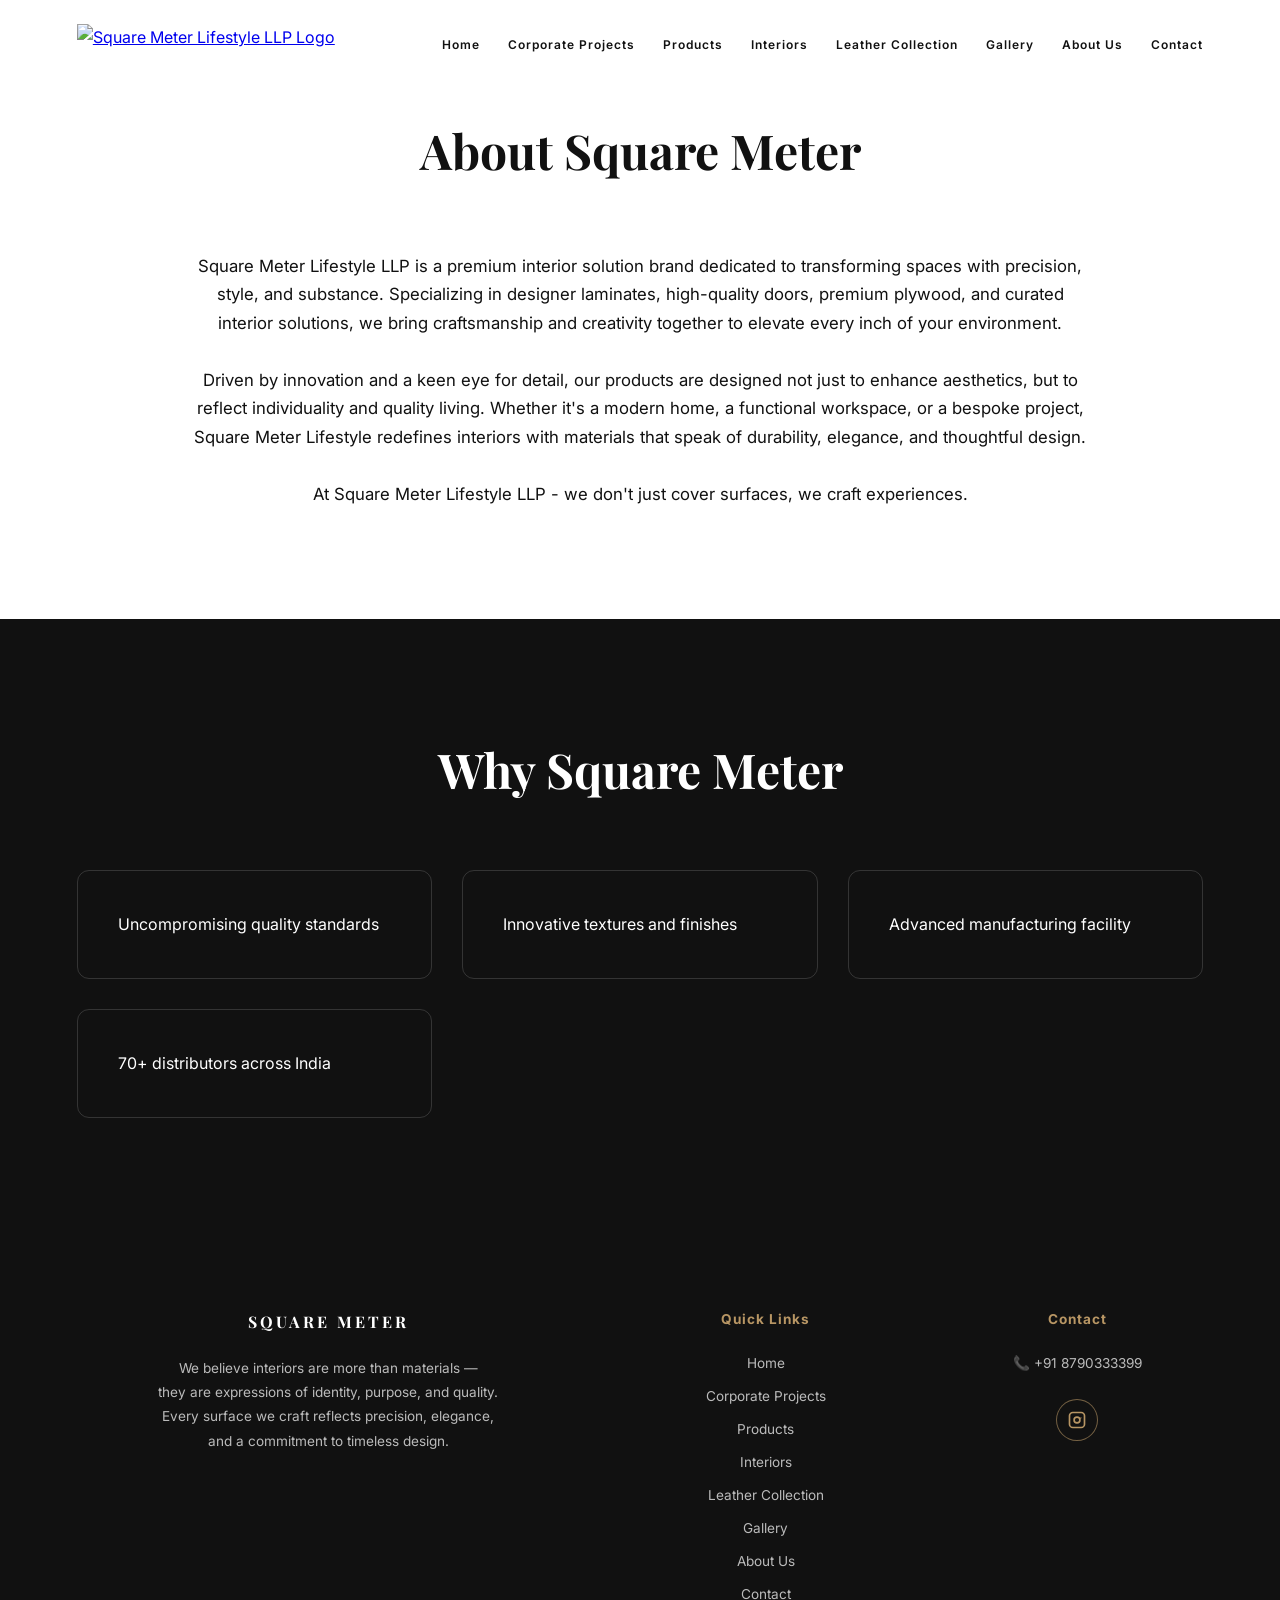
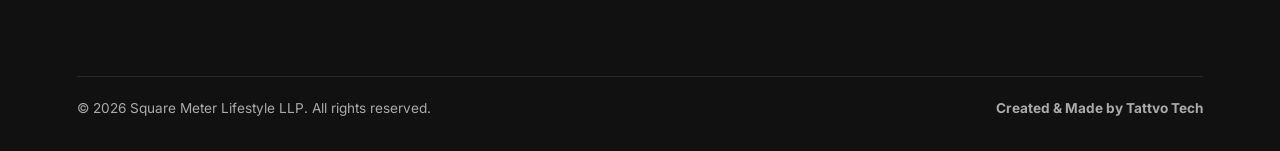
==== about.html @ 9ebc7ccb "Initial commit" ====
<!DOCTYPE html>
<html lang="en">
<head>
<meta charset="UTF-8">
<meta name="viewport" content="width=device-width, initial-scale=1.0">
  
<title>Square Meter Lifestyle LLP | Luxury Interiors & Corporate Projects</title>

<meta name="description" content="Square Meter Lifestyle LLP delivers luxury interiors, corporate projects, premium materials, and bespoke design solutions across residential and commercial spaces.">

<meta name="keywords" content="luxury interiors, corporate interiors, interior designers, premium interiors, Square Meter Lifestyle LLP, modern interiors India">

<meta name="author" content="Square Meter Lifestyle LLP">

<link rel="canonical" href="https://squaremeterls.com/">
<link rel="apple-touch-icon" sizes="180x180" href="assets/favicon_io/apple-touch-icon.webp">
<link rel="icon" type="image/png" sizes="32x32" href="assets/favicon_io/favicon-32x32.webp">
<link rel="icon" type="image/png" sizes="16x16" href="assets/favicon_io/favicon-16x16.webp">
<link rel="manifest" href="assets/favicon_io/site.webmanifest">

<link rel="stylesheet" href="css/style.css">
<link href="https://fonts.googleapis.com/css2?family=Playfair+Display:wght@600;700&family=Inter:wght@300;400;600&display=swap" rel="stylesheet">
</head>

<body>
<div id="preloader">
  <div class="loader"></div>
</div>

<!-- NAVBAR -->
<nav id="nav">
    <div class="logo">
  <a href="index.html">
    <img src="assets/logo.webp" alt="Square Meter Lifestyle LLP Logo">
  </a>
  </div>
  <div class="nav-links">
    <a href="index.html">Home</a>
    <a href="corporate-projects.html">Corporate Projects</a>
    <a href="products.html">Products</a>
    <a href="interiors.html">Interiors</a>
    <a href="leather.html">Leather Collection</a>
    <a href="gallery.html">Gallery</a>
    <a href="about.html">About Us</a>
    <a href="contact.html">Contact</a>
  </div>
    <div class="kebab" id="kebab">
    <span></span>
    <span></span>
    <span></span>
  </div>
</nav>


<section class="section reveal">
  <h2>About Square Meter</h2>
  <p class="about">
Square Meter Lifestyle LLP is a premium interior solution brand dedicated to transforming spaces with precision, style, and substance. Specializing in designer laminates, high-quality doors, premium plywood, and curated interior solutions, we bring craftsmanship and creativity together to elevate every inch of your environment.<br></br>

Driven by innovation and a keen eye for detail, our products are designed not just to enhance aesthetics, but to reflect individuality and quality living. Whether it's a modern home, a functional workspace, or a bespoke project, Square Meter Lifestyle redefines interiors with materials that speak of durability, elegance, and thoughtful design.<br></br>

At Square Meter Lifestyle LLP - we don't just cover surfaces, we craft experiences.
  </p>
</section>

<section class="section why reveal">
  <h2>Why Square Meter</h2>
  <div class="why-grid">
    <div class="why-box">Uncompromising quality standards</div>
    <div class="why-box">Innovative textures and finishes</div>
    <div class="why-box">Advanced manufacturing facility</div>
    <div class="why-box">70+ distributors across India</div>
  </div>
</section>

<footer class="site-footer">
  <div class="footer-container">

    <!-- BRAND / MORAL -->
    <div class="footer-col brand">
      <h3>SQUARE METER</h3>
      <p>
        We believe interiors are more than materials —<br>
        they are expressions of identity, purpose, and quality.<br>
        Every surface we craft reflects precision, elegance,<br>
        and a commitment to timeless design.
      </p>
    </div>

    <!-- QUICK LINKS -->
    <div class="footer-col">
      <h4>Quick Links</h4>
      <ul>
        <li><a href="index.html">Home</a></li>
        <li><a href="corporate-projects.html">Corporate Projects</a></li>
        <li><a href="products.html">Products</a></li>
        <li><a href="interiors.html">Interiors</a></li>
        <li><a href="leather.html">Leather Collection</a></li>
        <li><a href="gallery.html">Gallery</a></li>
        <li><a href="about.html">About Us</a></li>
        <li><a href="contact.html">Contact</a></li>
      </ul>
    </div>

    <!-- CONTACT -->
    <div class="footer-col">
      <h4>Contact</h4>
      <ul class="contact-list">
        <li>📞 +91 8790333399</li>
      </ul>
<div class="footer-social">
  <a href="https://www.instagram.com/squaremeterlifestyle/?igsh=MTYyOHoycXkxbmVkNg%3D%3D#"
     target="_blank"
     aria-label="Instagram">
    <svg viewBox="0 0 24 24" class="insta-icon">
      <path d="M7 2h10a5 5 0 0 1 5 5v10a5 5 0 0 1-5 5H7a5 5 0 0 1-5-5V7a5 5 0 0 1 5-5zm10 2H7a3 3 0 0 0-3 3v10a3 3 0 0 0 3 3h10a3 3 0 0 0 3-3V7a3 3 0 0 0-3-3zm-5 3.5a4.5 4.5 0 1 1 0 9a4.5 4.5 0 0 1 0-9zm0 2a2.5 2.5 0 1 0 0 5a2.5 2.5 0 0 0 0-5zm4.75-.9a.75.75 0 1 1 0 1.5a.75.75 0 0 1 0-1.5z"/>
    </svg>
  </a>
</div>
  </div>
</div>
  <!-- BOTTOM BAR -->
  <div class="footer-bottom">
    <p>© 2026 Square Meter Lifestyle LLP. All rights reserved.</p>
    <p><strong>Created & Made by Tattvo Tech</strong></p>
  </div>
</footer>


<script src="https://unpkg.com/aos@next/dist/aos.js"></script>
<script src="js/main.js"></script>
</body>
</html>
---- css/style.css ----
:root{
  --dark:#111;
  --gold:#b89664;
  --light:#f4f4f4;
  --white:#fff;
}

/* RESET */
*{
  margin:0;
  padding:0;
  box-sizing:border-box;
}

body{
  font-family:'Inter',sans-serif;
  color:var(--dark);
  background:#fff;
  line-height:1.7;
  overflow-x:hidden;
}

/* ================= NAV ================= */
nav{
  position:fixed;
  top:0;
  width:100%;
  padding:24px 6%;
  display:flex;
  justify-content:space-between;
  align-items:center;
  z-index:999;
  transition:all .4s ease;
}

nav.scrolled{
  background:#fff;
  box-shadow:0 10px 30px rgba(0,0,0,.1);
  padding:16px 6%;
  backdrop-filter:blur(10px);
}

.logo img {
  height: 42px;        /* desktop */
  width: auto;
  display: block;
}

@media (max-width: 900px) {
  .logo img {
    height: 34px;      /* mobile */
  }
}

.nav-links{
  display:flex;
  align-items:center;
}

.nav-links a{
  margin-left:28px;
  text-decoration:none;
  color:#111;
  font-size:.75rem;
  font-weight:600;
  letter-spacing:1px;
}

.nav-links a:hover{
  color:var(--gold);
}

/* ================= HERO SLIDER ================= */
.hero-slider{
  height:100vh;
  display:flex;
  align-items:center;
  padding:120px 6% 0;
}

.slider-container{
  display:grid;
  grid-template-columns:1.2fr 1fr;
  gap:80px;
  width:100%;
  align-items:center;
}

.slider-image{
  position:relative;
  height:520px;
  overflow:hidden;
  border-radius:14px;
}

.slider-image img{
  position:absolute;
  inset:0;
  width:100%;
  height:100%;
  object-fit:cover;
  opacity:0;
  transform:scale(1);
  transition:opacity 1.5s ease, transform 6s ease-out;
}

.slider-image img.active{
  opacity:1;
  transform:scale(1.05);
}


.slider-content .category{
  letter-spacing:3px;
  font-size:.75rem;
  font-weight:600;
  color:var(--gold);
  margin-bottom:20px;
  display:block;
}

.slider-content h1{
  font-family:'Playfair Display',serif;
  font-size:3.6rem;
  margin-bottom:20px;
}

.slider-content p{
  font-size:1.05rem;
  opacity:.85;
}

/* TEXT FADE */
.fade{
  animation:fadeUp .8s ease;
}

@keyframes fadeUp{
  from{opacity:0;transform:translateY(20px)}
  to{opacity:1;transform:translateY(0)}
}

/* ================= STATS ================= */
.stats{
  background:#000;
  color:#fff;
  display:grid;
  grid-template-columns:repeat(auto-fit,minmax(200px,1fr));
  padding:70px 6%;
  text-align:center;
}

.stats h3{
  font-family:'Playfair Display',serif;
  color:var(--gold);
  font-size:2.2rem;
}

/* ================= SECTIONS ================= */
.section{
  padding:110px 6%;
}

.section h2{
  font-family:'Playfair Display',serif;
  font-size:3rem;
  text-align:center;
  margin-bottom:60px;
}

/* ABOUT TEXT */
.about{
  max-width:900px;
  margin:auto;
  text-align:center;
  font-size:1.05rem;
}

/* ================= GRID / CARDS ================= */
.grid{
  display:grid;
  grid-template-columns:repeat(auto-fit,minmax(320px,1fr));
  gap:40px;
}

.card{
  position:relative;
  height:430px;
  border-radius:8px;
  overflow:hidden;
  opacity:0;
  transform:translateY(30px);
  transition:.8s ease;
}

.card.visible{
  opacity:1;
  transform:none;
}

.card img{
  width:100%;
  height:100%;
  object-fit:cover;
  transition:transform 0.8s cubic-bezier(0.25, 1, 0.5, 1);
}

.card:hover{
  box-shadow: 0 20px 40px rgba(0, 0, 0, 0.15);
  transform:translateY(25px);
}

.card:hover img{
  transform:scale(1.05);
}

.overlay{
  position:absolute;
  inset:0;
  background:linear-gradient(transparent,rgba(0,0,0,.85));
  color:#fff;
  padding:35px;
  display:flex;
  align-items:flex-end;
}

/* ================= CATEGORIES ================= */
.categories{
  background:var(--light);
}

.cat-grid{
  display:grid;
  grid-template-columns:repeat(auto-fit,minmax(250px,1fr));
  gap:30px;
}

.cat{
  background:#fff;
  padding:40px;
  border-radius:10px;
  text-align:center;
  box-shadow:0 12px 30px rgba(0,0,0,.08);
}

/* ================= WHY ================= */
.why{
  background:#111;
  color:#fff;
}

.why-grid{
  display:grid;
  grid-template-columns:repeat(auto-fit,minmax(260px,1fr));
  gap:30px;
}

.why-box{
  border:1px solid rgba(255,255,255,.15);
  padding:40px;
  border-radius:12px;
}

/* ================= CONTACT ================= */
.contact{
  background:var(--light);
}

.contact-box{
  display:grid;
  grid-template-columns:1fr 1fr;
  border-radius:20px;
  overflow:hidden;
}

.contact-info{
  background:#111;
  color:#fff;
  padding:80px;
}

form{
  padding:80px;
  display:flex;
  flex-direction:column;
  gap:20px;
}

input,select,textarea{
  padding:15px;
  border:1px solid #ccc;
  border-radius:5px;
  font-family:inherit;
}

input:focus,
select:focus,
textarea:focus{
  outline:none;
  border-color:var(--gold);
}

/* BUTTON */
button{
  background:var(--gold);
  color:#fff;
  padding:18px;
  border:none;
  font-weight:700;
  cursor:pointer;
  transition:.3s ease;
}

button:hover{
  opacity:.9;
}

/* ================= FOOTER ================= */
footer{
  background:#eee;
  text-align:center;
  padding:50px;
  font-size:.85rem;
}

/* ================= REVEAL ================= */
.reveal{
  opacity:0;
  transform:translateY(40px);
  transition:.9s ease;
}

.reveal.active{
  opacity:1;
  transform:none;
}

/* ================= GALLERY ================= */
.gallery-item img{
  will-change:transform;
}

/* ================= MOBILE ================= */
@media(max-width:900px){

  /* NAV */
  .nav-links{
    overflow-x:auto;
    white-space:nowrap;
    gap:20px;
    scrollbar-width:none;
  }
  .nav-links::-webkit-scrollbar{display:none;}
  .nav-links a{
    margin-left:0;
    font-size:.7rem;
  }

  /* HERO */
  .hero-slider{
    height:auto;
    padding:100px 6% 40px;
  }

  .slider-container{
    grid-template-columns:1fr;
    gap:40px;
  }

  .slider-image{
    height:300px;
  }

  .slider-content h1{
    font-size:2.4rem;
  }

  /* SECTIONS */
  .section{
    padding:70px 6%;
  }

  .section h2{
    font-size:2rem;
    margin-bottom:30px;
  }

  .about{
    font-size:.95rem;
  }

  /* GRID */
  .grid{
    gap:25px;
  }

  .card{
    height:300px;
  }

  .overlay h3{
    font-size:1rem;
  }

  .overlay p{
    font-size:.8rem;
  }

  /* CONTACT */
  .contact-box{
    grid-template-columns:1fr;
  }

  .contact-info{
    padding:50px 30px;
  }
}

@media(max-width:600px){
  .gallery-item{
    border-radius:10px;
  }
}
/* ================= KEBAB MENU (MOBILE ONLY) ================= */

.kebab{
  display:none;
  flex-direction:column;
  gap:6px;
  cursor:pointer;
}

.kebab span{
  width:6px;
  height:6px;
  background:#111;
  border-radius:50%;
}

/* MOBILE */
@media(max-width:900px){

  .kebab{
    display:flex;
  }

  .nav-links{
    position:absolute;
    top:100%;
    right:6%;
    background:#fff;
    box-shadow:0 20px 40px rgba(0,0,0,.15);
    border-radius:12px;
    padding:20px;
    display:flex;
    flex-direction:column;
    gap:14px;

    opacity:0;
    pointer-events:none;
    transform:translateY(-10px);
    transition:.3s ease;
  }

  .nav-links.open{
    opacity:1;
    pointer-events:auto;
    transform:translateY(0);
  }

  .nav-links a{
    margin:0;
    font-size:.75rem;
  }
}
@media(max-width:900px){
  .hero-slider{
    padding-top:80px;   /* was 120px */
    min-height:calc(100vh - 80px);
  }
}


/* GALLERY FILTER TABS */
.gallery-filters{
  display:flex;
  gap:16px;
  flex-wrap:wrap;
  justify-content:center;
  margin-bottom:40px;
}

.gallery-filters button{
  background:none;
  border:1px solid rgba(0,0,0,.2);
  padding:8px 18px;
  border-radius:30px;
  font-size:.75rem;
  font-weight:600;
  letter-spacing:1px;
  cursor:pointer;
  transition:.3s ease;
}

.gallery-filters button.active,
.gallery-filters button:hover{
  background:var(--gold);
  color:#fff;
  border-color:var(--gold);
}

/* FILTER ANIMATION */
.gallery-item{
  transition:opacity .4s ease, transform .4s ease;
}
.gallery-item.hide{
  opacity:0;
  transform:scale(.95);
  pointer-events:none;
  height:0;
  margin:0;
  overflow:hidden;
}
/* ================= LIGHTBOX ================= */
.lightbox{
  position:fixed;
  inset:0;
  background:rgba(0,0,0,.9);
  display:flex;
  align-items:center;
  justify-content:center;
  opacity:0;
  pointer-events:none;
  transition:.3s ease;
  z-index:9999;
}

.lightbox.active{
  opacity:1;
  pointer-events:auto;
}

.lightbox img{
  max-width:90%;
  max-height:85%;
  border-radius:12px;
  animation:zoomIn .3s ease;
}

@keyframes zoomIn{
  from{transform:scale(.9);opacity:0}
  to{transform:scale(1);opacity:1}
}

.lightbox-close{
  position:absolute;
  top:25px;
  right:30px;
  font-size:2rem;
  color:#fff;
  cursor:pointer;
}

.lightbox-arrow{
  position:absolute;
  top:50%;
  transform:translateY(-50%);
  font-size:3rem;
  color:#fff;
  cursor:pointer;
  padding:20px;
  user-select:none;
}

.lightbox-arrow.left{left:10px;}
.lightbox-arrow.right{right:10px;}

@media(max-width:600px){
  .lightbox-arrow{
    font-size:2.2rem;
  }
}
/* ================= HERO SLIDER ================= */


.slider-container{
  width:100%;
  display:grid;
  grid-template-columns:1.2fr 1fr;
  gap:80px;
  align-items:center;
}

.slider-image{
  position:relative;
  height:520px;
  overflow:hidden;
  border-radius:14px;
}

.slider-image img{
  position:absolute;
  inset:0;
  width:100%;
  height:100%;
  object-fit:cover;
  opacity:0;
  transition:opacity 1s ease;
}

.slider-image img.active{
  opacity:1;
}

/* TEXT */
.slider-content .category{
  letter-spacing:3px;
  font-size:.75rem;
  font-weight:600;
  color:var(--gold);
  margin-bottom:20px;
  display:block;
}

.slider-content h1{
  font-family:'Playfair Display',serif;
  font-size:3.6rem;
  margin-bottom:20px;
}

.slider-content p{
  font-size:1.05rem;
  opacity:.85;
}

/* ================= MOBILE (IMAGE ONLY) ================= */

@media (max-width: 900px){

  .hero-slider{
    height:auto;
    padding:80px 0 0;
  }

  .slider-container{
    display:block;
  }

  /* REMOVE TEXT COMPLETELY */
  .slider-content{
    display:none;
  }

  .slider-image{
    height:420px;
    border-radius:0;
  }

  .slider-image img{
    opacity:1 !important;
  }
}
/* ================= FOOTER ================= */
.site-footer{
  background:#111;
  color:#ddd;
  padding:80px 6% 30px;
  font-size:.85rem;
}

.footer-container{
  display:grid;
  grid-template-columns:2fr 1fr 1fr;
  gap:60px;
}

.footer-col h3{
  font-family:'Playfair Display',serif;
  letter-spacing:3px;
  color:#fff;
  margin-bottom:20px;
}

.footer-col h4{
  color:var(--gold);
  margin-bottom:20px;
  letter-spacing:1px;
}

.footer-col p{
  line-height:1.8;
  color:#bbb;
}

.footer-col ul{
  list-style:none;
}

.footer-col ul li{
  margin-bottom:10px;
}

.footer-col ul li a{
  color:#bbb;
  text-decoration:none;
  transition:.3s ease;
}

.footer-col ul li a:hover{
  color:var(--gold);
}

/* CONTACT LIST */
.contact-list li{
  color:#bbb;
}

/* BOTTOM BAR */
.footer-bottom{
  border-top:1px solid rgba(255,255,255,.1);
  margin-top:60px;
  padding-top:20px;
  display:flex;
  justify-content:space-between;
  flex-wrap:wrap;
  gap:10px;
  color:#aaa;
}

/* ================= FOOTER MOBILE ================= */
@media(max-width:900px){
  .footer-container{
    grid-template-columns:1fr;
    gap:40px;
  }

  .footer-bottom{
    flex-direction:column;
    text-align:center;
  }
}
/* ================= IMAGE LOADING EFFECT ================= */
.gallery-img{
  filter: blur(10px);
  transform: scale(1.02);
  transition: filter .6s ease, transform .6s ease;
}

/* ICON CONTAINER */
.footer-social a{
  width:42px;
  height:42px;
  border-radius:50%;
  display:flex;
  align-items:center;
  justify-content:center;

  /* ALWAYS VISIBLE */
  background:#111;
  border:1px solid rgba(184,150,100,.6);

  transition:all .4s ease;
}

/* ICON */
.insta-icon{
  width:20px;
  height:20px;
  fill:var(--gold);
  transition:all .4s ease;
}

/* HOVER GLOW EFFECT */
.footer-social a:hover{
  box-shadow:
    0 0 10px rgba(184,150,100,.6),
    0 0 25px rgba(184,150,100,.35),
    0 0 40px rgba(184,150,100,.2);
  transform:translateY(-2px);
}

.footer-social a:hover .insta-icon{
  fill:#fff;
}

.gallery-img.loaded{
  filter: blur(0);
  transform: scale(1);
}
.footer-social{
  margin-top:24px;
  display:flex;
  justify-content:center;
}

/* ICON CONTAINER */
.footer-social a{
  width:42px;
  height:42px;
  border-radius:50%;
  display:flex;
  align-items:center;
  justify-content:center;

  /* ALWAYS VISIBLE */
  background:#111;
  border:1px solid rgba(184,150,100,.6);

  transition:all .4s ease;
}

/* ICON */
.insta-icon{
  width:20px;
  height:20px;
  fill:var(--gold);
  transition:all .4s ease;
}

/* HOVER GLOW EFFECT */
.footer-social a:hover{
  box-shadow:
    0 0 10px rgba(184,150,100,.6),
    0 0 25px rgba(184,150,100,.35),
    0 0 40px rgba(184,150,100,.2);
  transform:translateY(-2px);
}

.footer-social a:hover .insta-icon{
  fill:#fff;
}
/* ================= FIX GALLERY FILTER TEXT ================= */
.gallery-filters button {
  color: #111 !important;        /* force text visible */
  background: transparent;
}

/* Active button */
.gallery-filters button.active {
  background: var(--gold) !important;
  color: #fff !important;
}

/* Hover effect */
.gallery-filters button:hover {
  background: var(--gold);
  color: #fff;
}

#preloader {
  position: fixed;
  inset: 0;
  background: rgba(255, 255, 255, 0.95);
  backdrop-filter: blur(10px);
  display: flex;
  align-items: center;
  justify-content: center;
  z-index: 9999;
  transition: opacity 0.8s cubic-bezier(0.25, 1, 0.5, 1), visibility 0.8s;
}

#preloader.hide {
  opacity: 0;
  pointer-events: none;
  visibility: hidden;
}

.loader {
  display: flex;
  flex-direction: column;
  align-items: center;
  gap: 15px;
}

.loader-text {
  font-family: 'Playfair Display', serif;
  font-size: 1.5rem;
  letter-spacing: 4px;
  color: #111;
  text-transform: uppercase;
  animation: pulse 1.5s infinite alternate;
}

.loader-line {
  width: 60px;
  height: 2px;
  background: #111;
  position: relative;
  overflow: hidden;
}

.loader-line::after {
  content: '';
  position: absolute;
  top: 0;
  left: -100%;
  width: 100%;
  height: 100%;
  background: var(--gold);
  animation: slideLine 1.5s infinite ease-in-out;
}

@keyframes pulse {
  from { opacity: 0.5; }
  to { opacity: 1; }
}

@keyframes slideLine {
  0% { left: -100%; }
  50% { left: 0%; }
  100% { left: 100%; }
}

.gallery-loader {
  width: 100%;
  text-align: center;
  padding: 30px 0;
  display: none;
}

.spinner {
  width: 32px;
  height: 32px;
  border: 4px solid rgba(0,0,0,0.2);
  border-top-color: var(--gold);
  border-radius: 50%;
  animation: spin 0.7s linear infinite;
}

@keyframes spin {
  from { transform: rotate(0deg); }
  to { transform: rotate(360deg); }
}
/* Remove bottom padding only for gallery section */
#galleryGrid {
  margin-bottom: 10px;
}

.section.gallery-section {
  padding-bottom: 20px !important;
}
.spinner {
  border: 4px solid rgba(0,0,0,0.3);
  border-top-color: var(--gold);
}
.gallery-loader {
  width: 100%;
  clear: both;
  break-inside: avoid;
  break-after: always;
  text-align: center;
  padding: 30px 0;
  display: none;
}
.gallery-loader {
  display: block !important;
}
.grid-end {
  break-after: column;
  width: 100%;
  height: 1px;
}
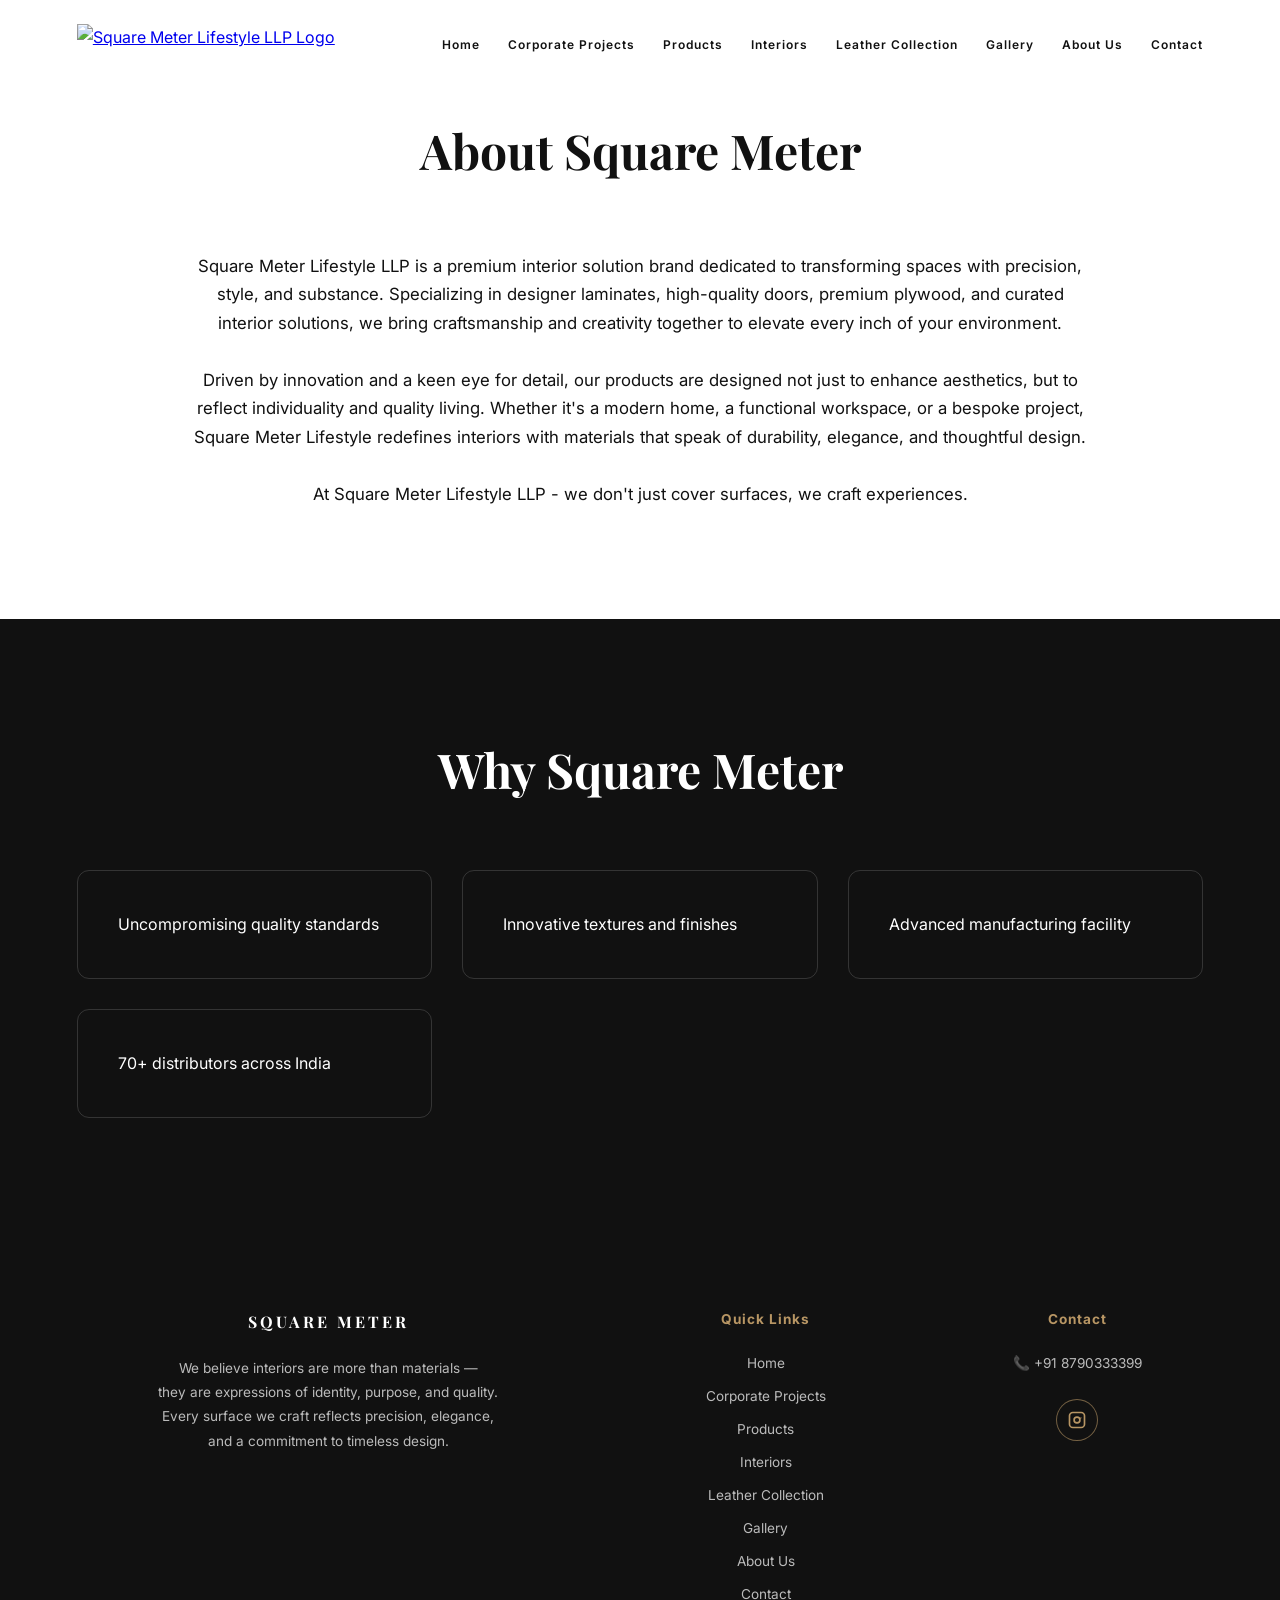
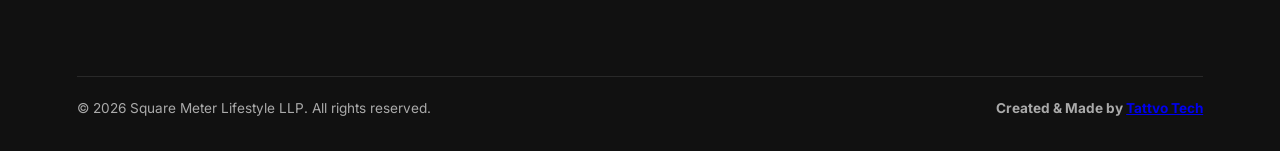
==== commit 97494e39: "Update project files" ====
--- a/about.html
+++ b/about.html
@@ -122,7 +122,7 @@
   <!-- BOTTOM BAR -->
   <div class="footer-bottom">
     <p>© 2026 Square Meter Lifestyle LLP. All rights reserved.</p>
-    <p><strong>Created & Made by Tattvo Tech</strong></p>
+    <p><strong>Created & Made by <a href="https://tattvotech.com/" target="_blank">Tattvo Tech</a></strong></p>
   </div>
 </footer>
 
